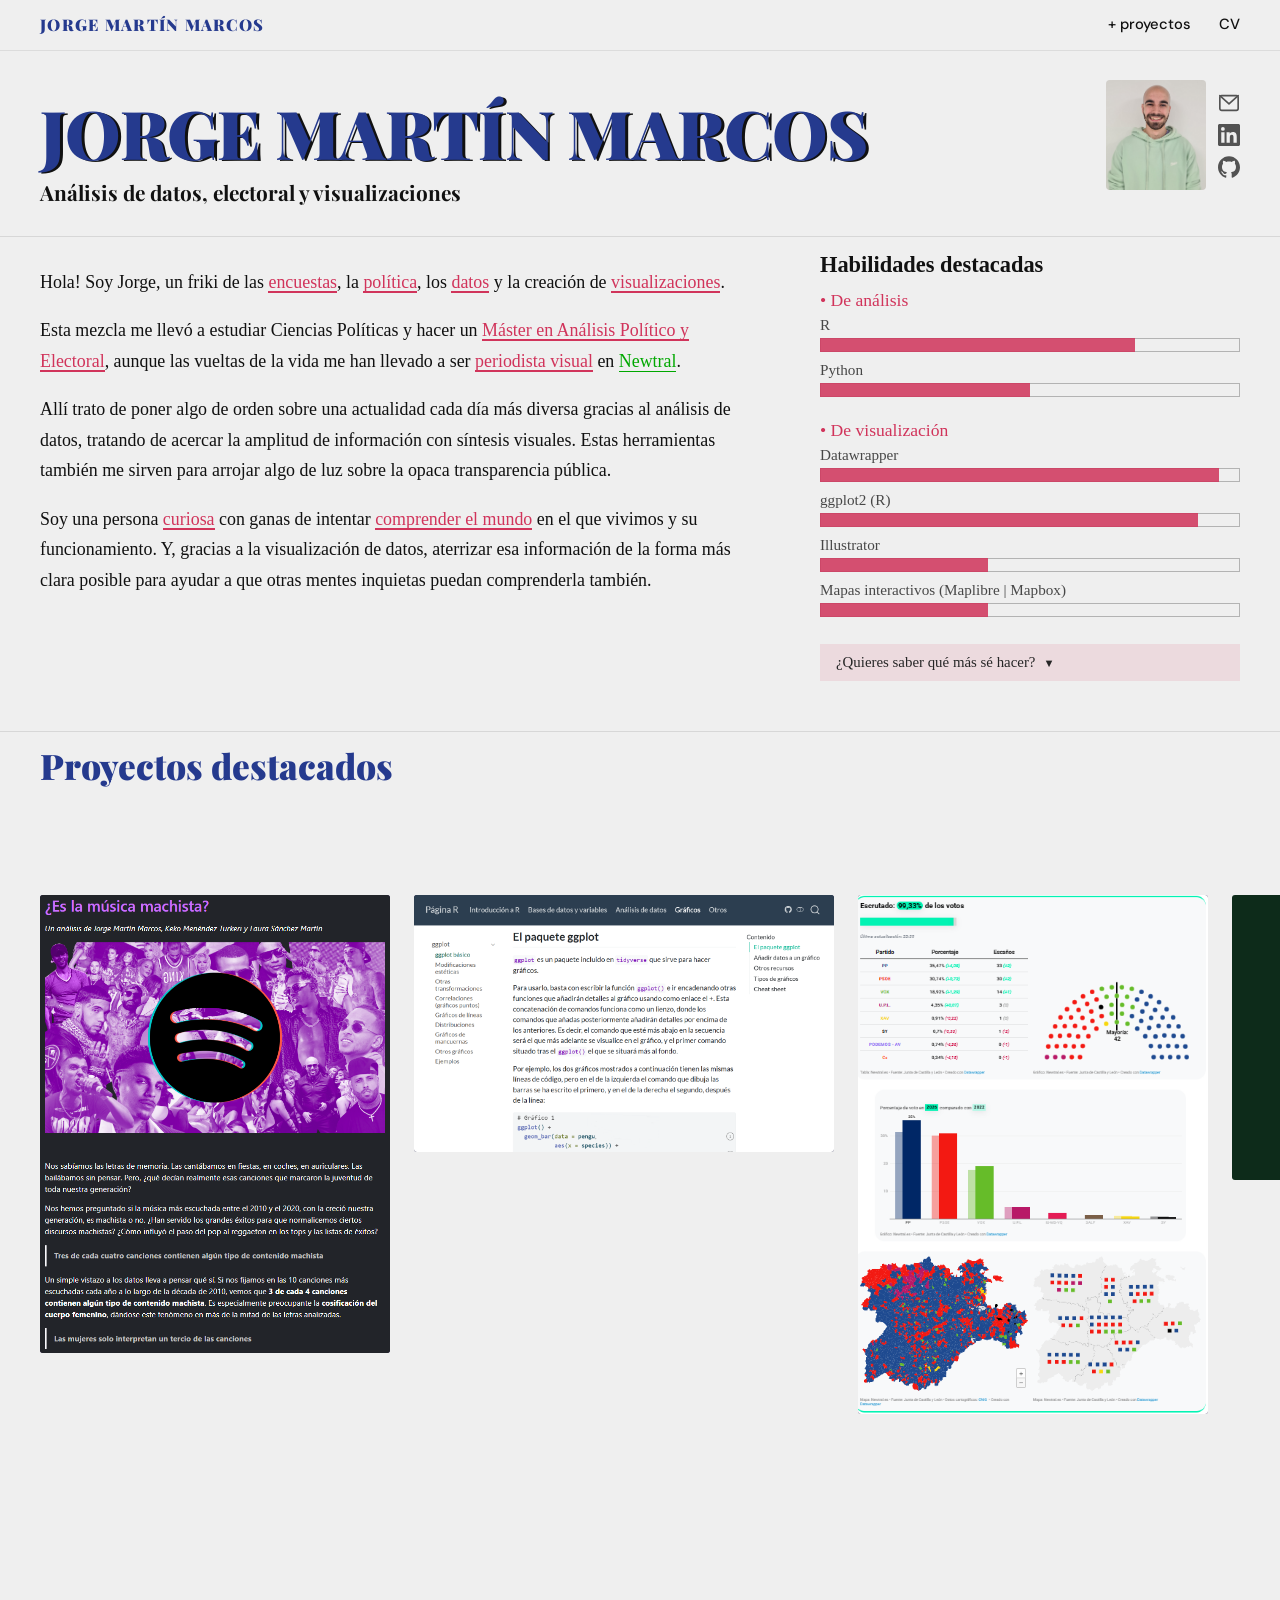
==== index.html @ 050e51fa "Versión 2" ====
<!DOCTYPE html>
<html lang="es">
<head>
  <meta charset="UTF-8" />
  <meta name="viewport" content="width=device-width, initial-scale=1.0" />
  <title>Jorge Martín Marcos · Análisis de datos, electoral y visualizaciones</title>
  <link rel="preconnect" href="https://fonts.googleapis.com">
  <link href="https://fonts.googleapis.com/css2?family=Playfair+Display:ital,wght@0,400;0,700;0,900;1,400&family=DM+Sans:wght@300;400;500&family=DM+Serif+Display:ital@0;1&display=swap" rel="stylesheet">
  <link rel="stylesheet" href="css/style.css" />
</head>
<body>

  <!-- ═══════════════════════════════════════════
       NAVBAR
  ═══════════════════════════════════════════ -->
  <nav class="navbar" id="navbar">
    <div class="nav-name">JORGE<br><span class="nav-name-full"> MARTÍN MARCOS</span><span class="nav-name-mobile">MARTÍN</span></div>    
    <div class="nav-links">
      <a href="pages/proyectos.html" class="nav-link nav-link--underline">+ proyectos</a>
      <a href="pages/cv.html" class="nav-link nav-link--underline">CV</a>
    </div>
  </nav>

  <!-- ═══════════════════════════════════════════
       HERO
  ═══════════════════════════════════════════ -->
  <header class="hero">
    <div class="hero-title-wrap">
      <h1 class="hero-title">JORGE MARTÍN MARCOS</h1>
      <p class="hero-subtitle">Análisis de datos, electoral y visualizaciones</p>
    </div>
    <div class = "hero-identity">
      <img
        src="assets/foto-mia.jpg"
        alt="Aquí estoy yo"
        class="hero-photo"
      />
      <div class="hero-social">
        <button class="social-icon social-icon--email" aria-label="Copiar email" data-email="jorgemartmarc@gmail.com">
          <svg width="22" height="22" viewBox="0 0 24 24" fill="none" stroke="currentColor" stroke-width="1.8" stroke-linecap="round" stroke-linejoin="round">
            <rect x="2" y="4" width="20" height="16" rx="2"/>
            <polyline points="2,4 12,13 22,4"/>
          </svg>
        </button>
        <!-- Toast de confirmación -->
        <div class="email-toast" id="email-toast">✓ Email copiado</div>
        <a href="https://www.linkedin.com/in/jorgemartmarc/" class="social-icon" aria-label="LinkedIn" target="_blank">
          <svg width="22" height="22" viewBox="0 0 24 24" fill="currentColor"><path d="M20.447 20.452h-3.554v-5.569c0-1.328-.027-3.037-1.852-3.037-1.853 0-2.136 1.445-2.136 2.939v5.667H9.351V9h3.414v1.561h.046c.477-.9 1.637-1.85 3.37-1.85 3.601 0 4.267 2.37 4.267 5.455v6.286zM5.337 7.433a2.062 2.062 0 01-2.063-2.065 2.064 2.064 0 112.063 2.065zm1.782 13.019H3.555V9h3.564v11.452zM22.225 0H1.771C.792 0 0 .774 0 1.729v20.542C0 23.227.792 24 1.771 24h20.451C23.2 24 24 23.227 24 22.271V1.729C24 .774 23.2 0 22.222 0h.003z"/></svg>
        </a>
        <a href="https://github.com/jorgeemm" class="social-icon" aria-label="GitHub" target="_blank">
          <svg width="22" height="22" viewBox="0 0 24 24" fill="currentColor"><path d="M12 .297c-6.63 0-12 5.373-12 12 0 5.303 3.438 9.8 8.205 11.385.6.113.82-.258.82-.577 0-.285-.01-1.04-.015-2.04-3.338.724-4.042-1.61-4.042-1.61C4.422 18.07 3.633 17.7 3.633 17.7c-1.087-.744.084-.729.084-.729 1.205.084 1.838 1.236 1.838 1.236 1.07 1.835 2.809 1.305 3.495.998.108-.776.417-1.305.76-1.605-2.665-.3-5.466-1.332-5.466-5.93 0-1.31.465-2.38 1.235-3.22-.135-.303-.54-1.523.105-3.176 0 0 1.005-.322 3.3 1.23.96-.267 1.98-.399 3-.405 1.02.006 2.04.138 3 .405 2.28-1.552 3.285-1.23 3.285-1.23.645 1.653.24 2.873.12 3.176.765.84 1.23 1.91 1.23 3.22 0 4.61-2.805 5.625-5.475 5.92.42.36.81 1.096.81 2.22 0 1.606-.015 2.896-.015 3.286 0 .315.21.69.825.57C20.565 22.092 24 17.592 24 12.297c0-6.627-5.373-12-12-12"/></svg>
        </a>
      </div>
    </div>
  </header>

  <!-- ═══════════════════════════════════════════
       SOBRE MÍ
  ═══════════════════════════════════════════ -->
  <section class="sobre-mi" id="sobre-mi">
    <div class="sobre-mi-inner">

      <!-- TEXTO BIO -->
      <div class="bio-col">
        <p class="bio-text">
          Hola! Soy Jorge, un friki de las <span class="highlight-word" data-color="#4e3fff">encuestas</span>, la <span class="highlight-word" data-color="#4e3fff">política</span>, los <span class="highlight-word" data-color="#4e3fff">datos</span> y la creación de <span class="highlight-word" data-color="#4e3fff">visualizaciones</span>.
        </p>
        <p class="bio-text">
          Esta mezcla me llevó a estudiar Ciencias Políticas y hacer un <span class="highlight-word" data-color="#4e3fff">Máster en Análisis Político y Electoral</span>, aunque las vueltas de la vida me han llevado a ser <span class="highlight-word" data-color="#4e3fff">periodista visual</span> en <a href="https://www.newtral.es/author/jorge-martin/" class="highlight-link-green" target="_blank">Newtral</a>.
        </p>
        <p class="bio-text">
          Allí trato de poner algo de orden sobre una actualidad cada día más diversa gracias al análisis de datos, tratando de acercar la amplitud de información con síntesis visuales. Estas herramientas también me sirven para arrojar algo de luz sobre la opaca transparencia pública.
        </p>
        <p class="bio-text">
          Soy una persona <span class="highlight-word" data-color="#4e3fff">curiosa</span> con ganas de intentar <span class="highlight-word" data-color="#4e3fff">comprender el mundo</span> en el que vivimos y su funcionamiento. Y, gracias a la visualización de datos, aterrizar esa información de la forma más clara posible para ayudar a que otras mentes inquietas puedan comprenderla también.
        </p>
      </div>

      <!-- HABILIDADES -->
      <div class="skills-col">
        <h2 class="skills-title">Habilidades destacadas</h2>
        <div class="skills-section-label">• De análisis</div>
        <div class="skill-item">
          <span class="skill-label">R</span>
          <div class="skill-bar-wrap">
            <div class="skill-bar-bg"></div>
            <div class="skill-bar-fill" data-level="75"></div>
          </div>
        </div>
        <div class="skill-item">
          <span class="skill-label">Python</span>
          <div class="skill-bar-wrap">
            <div class="skill-bar-bg"></div>
            <div class="skill-bar-fill" data-level="50"></div>
          </div>
        </div>

        <div class="skills-section-label" style="margin-top:14px">• De visualización</div>
        <div class="skill-item">
          <span class="skill-label">Datawrapper</span>
          <div class="skill-bar-wrap">
            <div class="skill-bar-bg"></div>
            <div class="skill-bar-fill" data-level="95"></div>
          </div>
        </div>
        <div class="skill-item">
          <span class="skill-label">ggplot2 (R)</span>
          <div class="skill-bar-wrap">
            <div class="skill-bar-bg"></div>
            <div class="skill-bar-fill" data-level="90"></div>
          </div>
        </div>
        <div class="skill-item">
          <span class="skill-label">Illustrator</span>
          <div class="skill-bar-wrap">
            <div class="skill-bar-bg"></div>
            <div class="skill-bar-fill" data-level="40"></div>
          </div>
        </div>
        <div class="skill-item">
          <span class="skill-label">Mapas interactivos (Maplibre | Mapbox)</span>
          <div class="skill-bar-wrap">
            <div class="skill-bar-bg"></div>
            <div class="skill-bar-fill" data-level="40"></div>
          </div>
        </div>

        <!-- Desplegable — al final de habilidades -->
        <div class="expandable" id="expandable" style="margin-top:18px;">
          <button class="expandable-btn" id="expandable-btn" aria-expanded="false">
            ¿Quieres saber qué más sé hacer? <span class="arrow">▼</span>
          </button>
          <div class="expandable-content" id="expandable-content">
            <ul class="extra-skills">
              <li>• QGIS / cartografía básica</li>
              <li>• Diseño de encuestas</li>
              <li>• Web scraping (con Python)</li>
              <li>• Power BI (curso IBM)</li>
              <li>• Stata</li>
              <li>• Flourish</li>
              <li>• Excel</li>
              <li>• Paquete Office</li>
              <li>• Habilidades de investigación</li>
              <li>• Redacción de textos</li>
            </ul>
          </div>
        </div>
      </div>

    </div>
  </section>

  <!-- ═══════════════════════════════════════════
       PROYECTOS DESTACADOS — scroll horizontal
  ═══════════════════════════════════════════ -->
  <section class="proyectos-section" id="proyectos-section">
    <div class="proyectos-header">
      <h2 class="proyectos-title">Proyectos destacados</h2>
    </div>

    <div class="sticky-scroll-wrapper" id="sticky-scroll-wrapper">
      <div class="sticky-scroll-inner" id="sticky-scroll-inner">
        <div class="cards-track" id="cards-track">

          <article class="card"
            data-w="350"
            style="background-color:#2d1b4e;">
            <img class="card-img" src="assets/proyectos/pagina_misoginia_musical.png" alt="Captura de la página Misoginia en la música">
            <div class="card-overlay">
              <h3 class="card-hover-title">¿Es la música machista?</h3>
              <p class="card-hover-desc">Un proyecto en el que se analizó la presencia de indicadores machistas en los príncipales éxitos musicales de la década del 2010, presentando los resultados en una página web de visualización de datos.</p>
              <a class="card-hover-link" href="https://misoginiamusical.netlify.app/" target="_blank">La página habla por sí sola →</a>
            </div>
          </article>

          <article class="card"
            data-w="420"
            style="background-color:#1a1a3e;">
            <img class="card-img" src="assets/proyectos/pagina-tutoriales-r.png" alt="Captura de Página R">
            <div class="card-overlay">
              <h3 class="card-hover-title">Web de apuntes con los básicos sobre R</h3>
              <p class="card-hover-desc">Una página en la que se incluyen explicaciones prácticas y teóricas sobre cómo usar R para la edición de datos, su análisis y su visualización.</p>
              <a class="card-hover-link" href="https://jorgeemm.github.io/Pagina_R/" target="_blank">Ir a la página →</a>
            </div>
          </article>


          <article class="card"
            data-w="350"
            style="background-color:#2d1b4e;">
            <img class="card-img" src="assets/proyectos/resultados-elecciones-cyl-26.png" alt="Captura del panel de graficos del directo de las elecciones de CyL">
            <div class="card-overlay">
              <h3 class="card-hover-title">Resultados en directo de las elecciones de Castilla y León de 2026</h3>
              <p class="card-hover-desc">Un panel con gráficos que se actualizaban automáticamente a medida que iban conociéndose nuevos avances de resultados.</p>
              <a class="card-hover-link" href="https://www.newtral.es/resultados-elecciones-castilla-leon-2026/20260315/" target="_blank">Así quedó el directo →</a>
            </div>
          </article>

          <article class="card"
            data-w="400"
            style="background-color:#0d2b1a;">
            <video class="card-img" autoplay loop muted playsinline src="assets/proyectos/viviendas-turisticas-anunciadas-licencia.mp4" alt="Captura pantalla del mapa comparación de viviendas turísticas"></video>
            <div class="card-overlay">
              <h3 class="card-hover-title">Viviendas turísticas: anunciadas vs. registradas</h3>
              <p class="card-hover-desc">Mapa con navegación libre y un breve scrollytelling para mostrar los resultados de un análisis donde se compararon el número de viviendas turísticas anunciadas en plataformas y las que contaban con una licencia para ello.</p>
              <a class="card-hover-link" href="https://www.newtral.es/viviendas-turisticas-anunciadas-licencia/20260301/" target="_blank">El mapa original →</a>
            </div>
          </article>


          <article class="card"
            data-w="300"
            style="background-color:#0d2b1a;">
            <img class="card-img" src="assets/proyectos/resumen_musical_2025.png" alt="Recorte de la infografía de resumen musical 2025">
            <div class="card-overlay">
              <h3 class="card-hover-title">Resumen musical 2025</h3>
              <p class="card-hover-desc">Una infografía que agrupa diferentes gráficos y análisis sobre qué música escuché en 2025 y cómo lo hice</p>
              <a class="card-hover-link" href="https://github.com/jorgeemm/Resumen-Musica-2025" target="_blank">Análisis en GitHub →</a>
              <a class="card-hover-link" href="#" target="_blank">Ver la infografía completa →</a>
            </div>
          </article>


          <article class="card"
            data-w="400"
            style="background-color:#1e0d2b;">
            <img class="card-img" src="assets/proyectos/accesibilidad-cercanias.jpg" alt="Portada especial accesibilidad-cercanias">
            <div class="card-overlay">
              <h3 class="card-hover-title">Cercanías, un medio poco accesible</h3>
              <p class="card-hover-desc">Un especial donde se investigó cómo de accesible para las personas con silla de ruedas es un medio de transporte público como el Cercanías.</p>
              <a class="card-hover-link" href="https://www.newtral.es/cercanias-accesible/20251229/" target="_blank">Noticia 1 →</a>
              <a class="card-hover-link" href="https://www.newtral.es/cercanias-informacion-movilidad-reducida/20251229/" target="_blank">Noticia 2→</a>
              <a class="card-hover-link" href="https://www.newtral.es/trenes-cercanias-movilidad-reducida/20251229/" target="_blank">Noticia 3 →</a>
            </div>
          </article>

          <article class="card"
            data-w="300"
            style="background-color:#1e0d2b;">
            <video class="card-img" autoplay loop muted playsinline src="assets/proyectos/aniversario-dana.mp4" alt="Captura de un fragmento del scroll de la DANA"></video>
            <div class="card-overlay">
              <h3 class="card-hover-title">Aniversario DANA</h3>
              <p class="card-hover-desc">Un especial con varios scrollytelling y otros gráficos para comprender el día de la tragedia de Valencia.</p>
              <a class="card-hover-link" href="https://www.newtral.es/cronologia-dana-aniversario/20251029/" target="_blank">Ver noticia →</a>
            </div>
          </article>

          <article class="card"
            data-w="550"
            style="background-color:#1e0d2b;">
            <img class="card-img" src="assets/proyectos/yellowline-gaza.jpg" alt="Un mapa de Gaza donde se marca la división de la Yellow Line y los edificios que quedan en cada zona">
            <div class="card-overlay">
              <h3 class="card-hover-title">Una Gaza dividia en dos</h3>
              <p class="card-hover-desc">Un artículo hecho para explicar qué es la Yellow Line que ha dividido Gaza en dos y cómo ha evolucionado la situación medio año después del "acuerdo de paz".</p>
              <a class="card-hover-link" href="https://www.newtral.es/yellow-line-gaza-seis-meses-paz/20260410/" target="_blank">Ver mapa →</a>
            </div>
          </article>


          <article class="card"
            data-w="300"
            style="background-color:#1e0d2b;">
            <img class="card-img" src="assets/proyectos/infografia_25N.png" alt="Infografía de 25N a 25N">
            <div class="card-overlay">
              <h3 class="card-hover-title">Infografía de 25N a 25N</h3>
              <p class="card-hover-desc">Una ilustración para mostrar los principales eventos machistas a lo largo de un año.</p>
              <a class="card-hover-link" href="https://www.newtral.es/datos-25n-2025/20251125/" target="_blank">Ver noticia →</a>
            </div>
          </article>

          <article class="card"
            data-w="350"
            style="background-color:#2b1a0d;">
            <img class="card-img" src="assets/proyectos/captura_informe_mucam.png" alt="Captura de una parte del informe de MUCAM">
            <div class="card-overlay">
              <h3 class="card-hover-title">Informe de participación de un intercambio de ropa</h3>
              <p class="card-hover-desc">Informe final de un intercambio de ropa llevado a cabo por una asociación universitaria de moda sostenible. Muestra las conclusiones de un análisis de datos de participación que se actualizaba en directo durante el evento, gracias a un trabajo de gestión de bases de datos </p>
              <a class="card-hover-link" href="https://mucam.netlify.app/analisis_final_2025" target="_blank">Ver informe completo →</a>
            </div>
          </article>


        </div><!-- .cards-track -->
      </div>
    </div><!-- .sticky-scroll-wrapper -->
  </section>

  <script src="js/main.js"></script>
</body>
</html>
---- css/style.css ----
:root {
  --bg: #EFEFEF;
  --black: #111111;
  --accent: #D1345B;
  --cyan: #253A8E;
  --green: #00a800;
  --gray-mid: #888;
  --card-radius: 3px;
  --transition: 0.35s cubic-bezier(.4,0,.2,1);

  --accent-subtle: color-mix(in srgb, var(--accent) 12%, transparent);
  --accent-mid:    color-mix(in srgb, var(--accent) 22%, transparent);
  --accent-faint:  color-mix(in srgb, var(--accent) 5%,  transparent);
}

*, *::before, *::after { box-sizing: border-box; margin: 0; padding: 0; }

html { scroll-behavior: smooth; }

body {
  background: var(--bg);
  color: var(--black);
  font-family: 'DM Sans', sans-serif;
  overflow-x: hidden;
}

/* ──────────────────────────────────────────
   NAVBAR
────────────────────────────────────────── */
.navbar {
  position: fixed;
  top: 0; left: 0; right: 0;
  z-index: 100;
  display: flex;
  align-items: center;
  justify-content: space-between;
  padding: 14px 40px;
  background: var(--bg);
  border-bottom: 1.5px solid rgba(0,0,0,0.08);
  backdrop-filter: blur(8px);
}

.nav-name {
  font-family: 'Playfair Display', serif;
  font-weight: 900;
  font-size: clamp(0.75rem, 1.4vw, 1rem);
  letter-spacing: 0.08em;
  line-height: 1;
  color: var(--cyan);
}

.nav-links { display: flex; gap: 28px; align-items: center; }

.nav-link {
  font-family: 'DM Sans', sans-serif;
  font-weight: 500;
  font-size: 0.92rem;
  color: var(--black);
  text-decoration: none;
  position: relative;
  padding-bottom: 2px;
}
.nav-link--underline::after {
  content: '';
  position: absolute;
  bottom: 0; left: 0;
  width: 0; height: 2px;
  background: var(--accent);
  transition: width var(--transition);
}
.nav-link--underline:hover::after { width: 100%; }

.nav-name-mobile { display: none; }
.nav-name br     { display: none; }

/* ──────────────────────────────────────────
   HERO
────────────────────────────────────────── */
.hero {
  padding: 80px 40px 30px;
  display: flex;
  align-items: flex-end;
  justify-content: space-between;
  flex-wrap: wrap;
  gap: 24px;
}

.hero-title-wrap { flex: 1; min-width: 260px; }

.hero-title {
  font-family: 'Playfair Display', serif;
  font-weight: 900;
  font-size: clamp(2rem, 5.5vw, 4.2rem);
  line-height: 1;
  letter-spacing: -0.01em;
  color: var(--cyan);
  text-shadow: 0.04em 0.02em 0 var(--black);
}

.hero-subtitle {
  margin-top: 12px;
  font-family: 'Playfair Display', serif;
  font-weight: 700;
  font-size: clamp(0.9rem, 2vw, 1.3rem);
  color: var(--black);
}

.hero-identity {
  display: flex;
  align-items: center;
  gap: 12px;
  margin-bottom: 16px;
}

.hero-social {
  display: flex;
  flex-direction: column;
  gap: 10px;
  align-items: flex-start;
}

.social-icon {
  color: var(--black);
  opacity: 0.7;
  transition: opacity 0.2s, transform 0.2s;
  display: flex;
}
.social-icon:hover { opacity: 1; transform: translateY(-2px); }

.hero-photo {
  width: 100px;
  height: 110px;
  border-radius: 4px;
  object-fit: cover;
  object-position: center top;
  display: block;
}

.social-icon--email {
  background: none;
  border: none;
  cursor: pointer;
  padding: 0;
  line-height: 0;
}

.email-toast {
  position: fixed;
  bottom: 30px;
  left: 50%;
  transform: translateX(-50%) translateY(20px);
  background: var(--black);
  color: var(--bg);
  font-family: 'DM Serif', serif;
  font-size: 0.85rem;
  padding: 8px 20px;
  border-radius: 100px;
  opacity: 0;
  pointer-events: none;
  transition: opacity 0.3s, transform 0.3s;
  z-index: 9999;
  white-space: nowrap;
}
.email-toast.show {
  opacity: 1;
  transform: translateX(-50%) translateY(0);
}

/* ──────────────────────────────────────────
   SOBRE MÍ
────────────────────────────────────────── */
.sobre-mi {
  padding: 30px 40px 50px;
  border-top: 1.5px solid rgba(0,0,0,0.1);
}
.sobre-mi-inner {
  display: grid;
  grid-template-columns: 1fr 420px;
  gap: 60px;
  max-width: 1200px;
  margin: 0 auto;
}

.bio-col { display: flex; flex-direction: column; gap: 18px; }

.bio-text {
  font-family: 'DM Serif', serif;
  font-size: clamp(0.85rem, 1.4vw, 1.15rem);
  line-height: 1.7;
  color: var(--black);
}

/* ── Highlight dinámico ── */
.highlight-word {
  color: var(--black);
  background-image: linear-gradient(var(--accent), var(--accent));
  background-size: 0% 2px;
  background-repeat: no-repeat;
  background-position: left bottom;
  transition: background-size 0.5s ease, color 0.5s ease;
  padding-bottom: 1px;
}
.highlight-word.is-visible {
  background-size: 100% 2px;
  color: var(--accent);
}

.highlight-link-green {
  color: var(--green);
  text-decoration: none;
  border-bottom: 1.5px solid var(--green);
  transition: opacity 0.2s;
}
.highlight-link-green:hover { opacity: 0.7; }

/* ── DESPLEGABLE ── */
.expandable { margin-top: 10px; }

.expandable-btn {
  display: flex;
  align-items: center;
  gap: 8px;
  width: 100%;
  background: var(--accent-subtle);
  border: none;
  padding: 10px 16px;
  cursor: pointer;
  font-family:  'DM Serif', serif;
  font-size: 0.93rem;
  color: var(--black);
  opacity: 0.9;
  text-align: left;
  transition: background 0.25s;
}
.expandable-btn:hover { background: var(--accent-mid); }
.expandable-btn .arrow { transition: transform 0.3s; font-size: 0.75em; }
.expandable-btn[aria-expanded="true"] .arrow { transform: rotate(180deg); }

.expandable-content {
  max-height: 0;
  overflow: hidden;
  transition: max-height 0.4s cubic-bezier(.4,0,.2,1);
  background: var(--accent-faint);
}
.expandable-content.open { max-height: 300px; }

.extra-skills {
  list-style: none;
  padding: 14px 18px;
  display: grid;
  grid-template-columns: 1fr 1fr;
  gap: 6px 20px;
}
.extra-skills li {
  font-family:  'DM Serif', serif;
  font-size: 0.88rem;
  color: rgba(0,0,0,0.75);
}

/* ── HABILIDADES ── */
.skills-col { display: flex; flex-direction: column; gap: 3px; }

.skills-title {
  font-family:  'DM Serif', serif;
  font-weight: 700;
  font-size: 1.4rem;
  margin-bottom: 5px;
  margin-top: -15px;
  color: var(--black);
}

.skills-section-label {
  font-family:  'DM Serif', serif;
  font-size: 1.1rem;
  font-weight: 500;
  color: var(--accent);
  margin-bottom: 2px;
  margin-top: 4px;
}

.skill-item {
  display: flex;
  flex-direction: column;
  gap: 4px;
  margin-bottom: 6px;
}
.skill-label {
  font-family:  'DM Serif', serif;
  font-size: 0.95rem;
  text-align: left;
  color: rgba(0,0,0,0.7);
}
.skill-bar-wrap { position: relative; height: 14px; }
.skill-bar-bg {
  position: absolute;
  inset: 0;
  border: 1px solid rgba(0,0,0,0.25);
}
.skill-bar-fill {
  position: absolute;
  top: 0; left: 0; bottom: 0;
  width: 0;
  background: var(--accent);
  opacity: 0.85;
  transition: width 1.2s cubic-bezier(.4,0,.2,1);
}

/* ──────────────────────────────────────────
   PROYECTOS DESTACADOS — sticky-scroll
────────────────────────────────────────── */
.proyectos-section {
  border-top: 1.5px solid rgba(0,0,0,0.1);
  padding-top: 10px;
}

.proyectos-header {
  padding: 0 40px 0px;
}

.proyectos-title {
  font-family: 'Playfair Display', serif;
  font-weight: 900;
  font-size: clamp(1.4rem, 3vw, 2.2rem);
  color: var(--cyan);
}

.sticky-scroll-wrapper {
  height: 400vh;
  position: relative;
}
.sticky-scroll-inner {
  position: sticky;
  top: 56px;
  height: calc(100vh - 56px);
  overflow: hidden;
  display: flex;
  align-items: center;
}

.cards-track {
  display: flex;
  gap: 24px;
  padding: 2px 40px 0;
  will-change: transform;
  align-items: flex-start;
}

/* ── TARJETAS ── */
.card {
  flex-shrink: 0;
  width: 380px;
  aspect-ratio: 4 / 3;
  border-radius: var(--card-radius);
  overflow: hidden;
  position: relative;
  cursor: pointer;
  transition: box-shadow 0.3s, transform 0.3s;
}
.card:hover {
  transform: translateY(-4px) scale(1.01);
}

.card-img {
  position: absolute;
  inset: 0;
  width: 100%;
  height: 100%;
  object-fit: cover;
  object-position: center;
  display: block;
  opacity: 1;
  z-index: 1;
}
.card-img[src=""], .card-img:not([src]) { opacity: 0; }

.card-placeholder-content {
  position: absolute;
  inset: 0;
  display: flex;
  align-items: center;
  justify-content: center;
  font-size: 4rem;
  opacity: 0.22;
  pointer-events: none;
  z-index: 0;
}

.card-overlay {
  position: absolute;
  inset: 0;
  background: rgba(0,0,0,0.75);
  display: flex;
  flex-direction: column;
  justify-content: flex-end;
  padding: 22px;
  opacity: 0;
  transform: translateY(12px);
  transition: opacity 0.3s, transform 0.3s;
  border-radius: var(--card-radius);
  z-index: 2;
}
.card:hover .card-overlay {
  opacity: 1;
  transform: translateY(0);
}
.card-hover-title {
  color: #fff;
  font-family: 'Playfair Display', serif;
  font-size: 1.05rem;
  font-weight: 700;
  margin-bottom: 6px;
}
.card-hover-desc {
  color: rgba(255,255,255,0.82);
  font-family: 'DM Sans', sans-serif;
  font-size: 0.83rem;
  line-height: 1.5;
  margin-bottom: 14px;
}
.card-hover-link {
  display: inline-block;
  color: var(--accent);
  font-family: 'DM Sans', sans-serif;
  font-size: 0.85rem;
  font-weight: 500;
  text-decoration: none;
  border-bottom: 1px solid var(--accent);
  padding-bottom: 2px;
  align-self: flex-start;
  transition: opacity 0.2s;
}
.card-hover-link:hover { opacity: 0.75; }

/* ──────────────────────────────────────────
   RESPONSIVE
────────────────────────────────────────── */
@media (max-width: 900px) {
  .navbar { padding: 12px 20px; }
  .nav-link { font-size: 0.75rem; }
  .nav-name-full   { display: none; }
  .nav-name br     { display: block; }
  .nav-name-mobile { display: inline; }

  .hero { padding: 90px 20px 30px; flex-direction: column; align-items: flex-start; }
  .sobre-mi { padding: 40px 20px 50px; }
  .sobre-mi-inner {
    grid-template-columns: 1fr;
    gap: 40px;
  }
  .bio-col { order: 1; }
  .skills-col { order: 2; }

  .proyectos-header { padding: 0 20px 20px; }

  .sticky-scroll-wrapper { height: auto !important; }
  .sticky-scroll-inner {
    position: relative !important;
    top: auto !important;
    height: auto !important;
    overflow-x: scroll;
    overflow-y: visible;
    -webkit-overflow-scrolling: touch;
    scrollbar-width: none;
    padding-bottom: 20px;
  }
  .sticky-scroll-inner::-webkit-scrollbar { display: none; }
  .cards-track {
    transform: none !important;
    width: max-content;
    padding: 10px 20px 10px;
  }
  .card {
    width: clamp(200px, 82vw, 340px);
  }
}

@media (max-width: 480px) {
  .hero-title { font-size: 1.8rem; }
  .extra-skills { grid-template-columns: 1fr; }
}
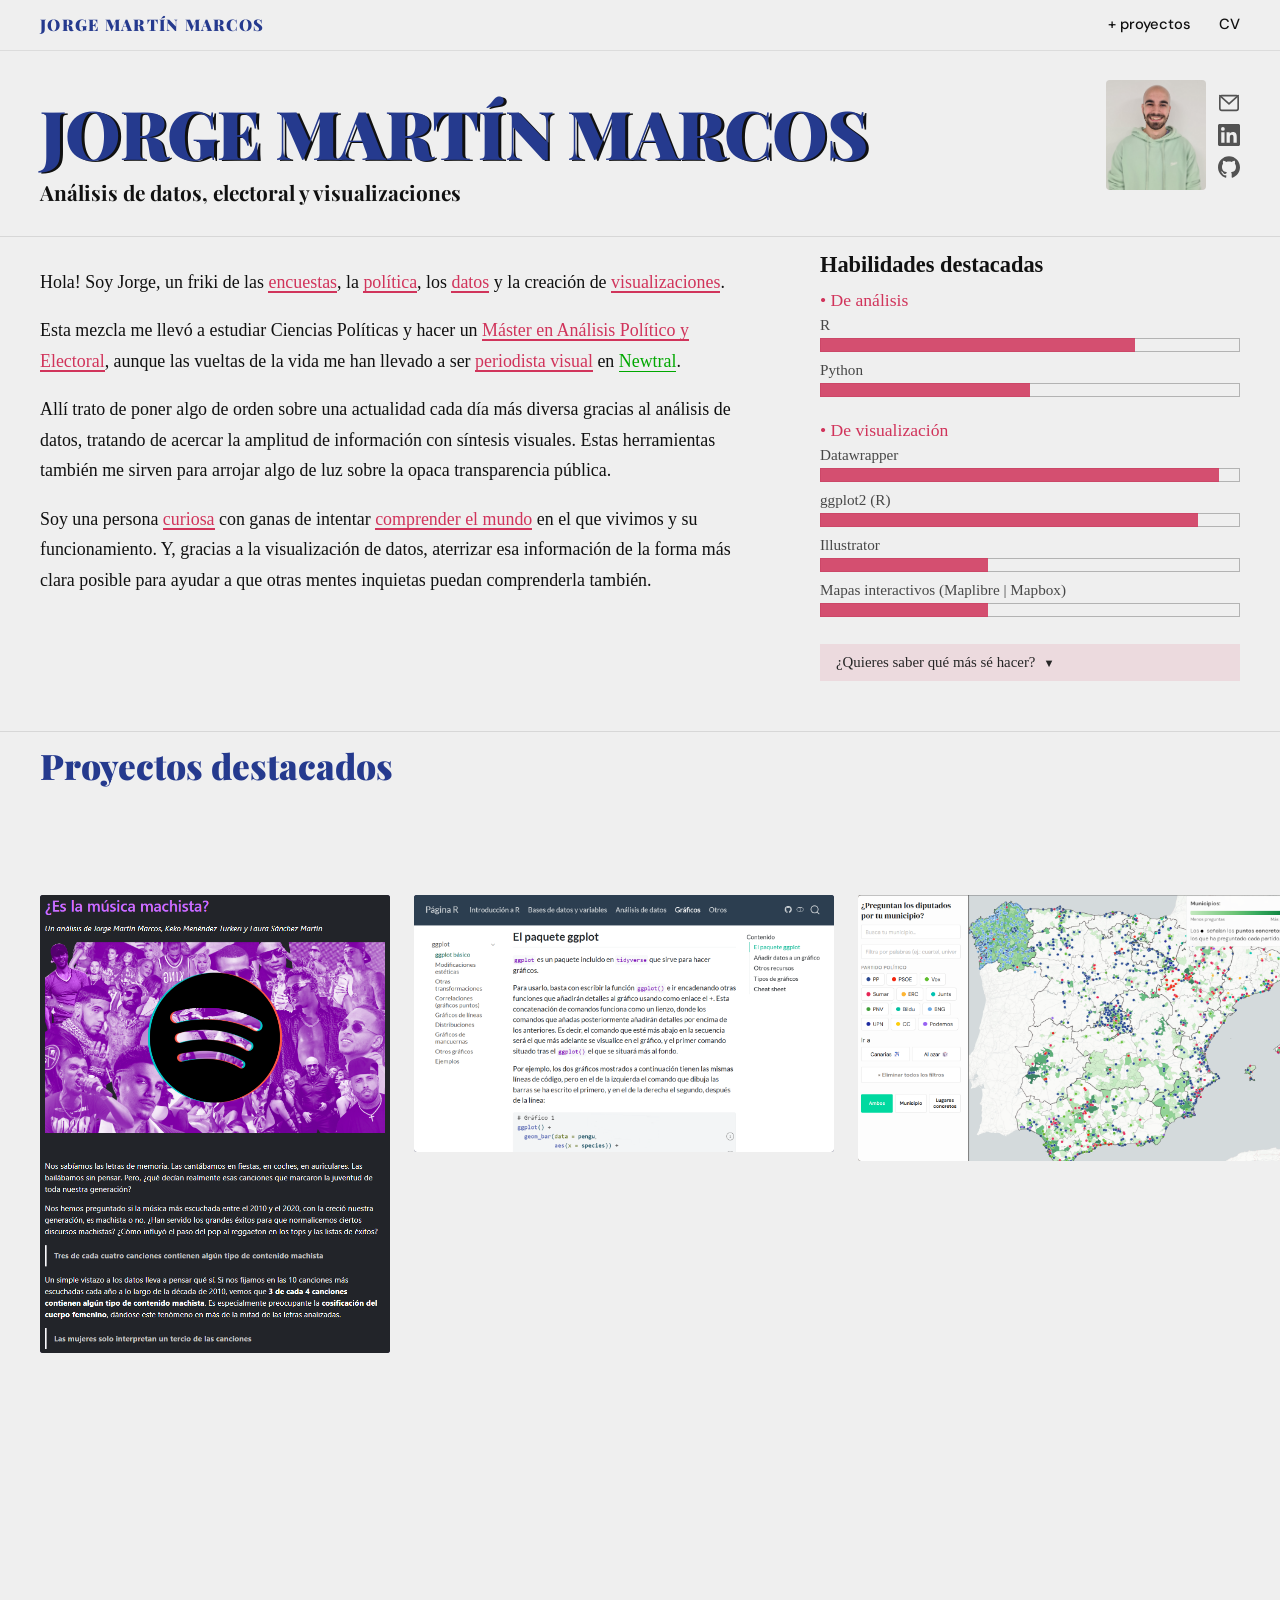
==== commit 608830b9: "Actualización 13/06/26 También se ha solucionado un bug en main.js que hacia que el ancho de los víd" ====
--- a/index.html
+++ b/index.html
@@ -16,8 +16,8 @@
   <nav class="navbar" id="navbar">
     <div class="nav-name">JORGE<br><span class="nav-name-full"> MARTÍN MARCOS</span><span class="nav-name-mobile">MARTÍN</span></div>    
     <div class="nav-links">
-      <a href="pages/proyectos.html" class="nav-link nav-link--underline">+ proyectos</a>
-      <a href="pages/cv.html" class="nav-link nav-link--underline">CV</a>
+      <a href="proyectos.html" class="nav-link nav-link--underline">+ proyectos</a>
+      <a href="cv.html" class="nav-link nav-link--underline">CV</a>
     </div>
   </nav>
 
@@ -183,7 +183,19 @@
               <a class="card-hover-link" href="https://jorgeemm.github.io/Pagina_R/" target="_blank">Ir a la página →</a>
             </div>
           </article>
-
+          
+          <article class="card"
+            data-w="450"
+            style="background-color:#2b1a0d;">
+            <img class="card-img" src="assets/proyectos/mapa-preguntas-diputados-congreso.png" alt="Captura de un mapa dodne se ven puntos sobre los que han preguntado los diputados">
+            <div class="card-overlay">
+              <h3 class="card-hover-title">Análisis: ¿sobre qué preguntan los diputados al Gobierno?</h3>
+              <p class="card-hover-desc">Un especial en el que se analizan las preguntas que los diputados han hecho al Gobierno. Son tres piezas, un análisis con las principales conclusiones, un mapa para buscar los municipios sobre los que han preguntado y un juego para poner a prueba la intuición política.</p>
+              <a class="card-hover-link" href="https://www.newtral.es/mapa-preguntas-diputados-congreso/20260606/" target="_blank">Mapa →</a>
+              <a class="card-hover-link" href="https://www.newtral.es/preguntas-diputados-congreso-gobierno/20260506/" target="_blank">Análisis →</a>
+              <a class="card-hover-link" href="https://www.newtral.es/preguntas-congreso-juego/20260525/" target="_blank">Juego →</a>
+            </div>
+          </article>
 
           <article class="card"
             data-w="350"
@@ -203,7 +215,7 @@
             <div class="card-overlay">
               <h3 class="card-hover-title">Viviendas turísticas: anunciadas vs. registradas</h3>
               <p class="card-hover-desc">Mapa con navegación libre y un breve scrollytelling para mostrar los resultados de un análisis donde se compararon el número de viviendas turísticas anunciadas en plataformas y las que contaban con una licencia para ello.</p>
-              <a class="card-hover-link" href="https://www.newtral.es/viviendas-turisticas-anunciadas-licencia/20260301/" target="_blank">El mapa original →</a>
+              <a class="card-hover-link" href="https://www.newtral.es/viviendas-turisticas-anunciadas-licencia/20260308/" target="_blank">El mapa original →</a>
             </div>
           </article>
 
@@ -216,7 +228,6 @@
               <h3 class="card-hover-title">Resumen musical 2025</h3>
               <p class="card-hover-desc">Una infografía que agrupa diferentes gráficos y análisis sobre qué música escuché en 2025 y cómo lo hice</p>
               <a class="card-hover-link" href="https://github.com/jorgeemm/Resumen-Musica-2025" target="_blank">Análisis en GitHub →</a>
-              <a class="card-hover-link" href="#" target="_blank">Ver la infografía completa →</a>
             </div>
           </article>
 
@@ -234,17 +245,7 @@
             </div>
           </article>
 
-          <article class="card"
-            data-w="300"
-            style="background-color:#1e0d2b;">
-            <video class="card-img" autoplay loop muted playsinline src="assets/proyectos/aniversario-dana.mp4" alt="Captura de un fragmento del scroll de la DANA"></video>
-            <div class="card-overlay">
-              <h3 class="card-hover-title">Aniversario DANA</h3>
-              <p class="card-hover-desc">Un especial con varios scrollytelling y otros gráficos para comprender el día de la tragedia de Valencia.</p>
-              <a class="card-hover-link" href="https://www.newtral.es/cronologia-dana-aniversario/20251029/" target="_blank">Ver noticia →</a>
-            </div>
-          </article>
-
+          
           <article class="card"
             data-w="550"
             style="background-color:#1e0d2b;">
@@ -256,6 +257,17 @@
             </div>
           </article>
 
+          <article class="card"
+            data-w="500"
+            style="background-color:#0d2b1a;">
+            <video class="card-img" autoplay loop muted playsinline src="assets/proyectos/rutas-migratorias-mortales.mp4" alt="Captura de un fragmento del scroll sobre rutas migratorias"></video>
+            <div class="card-overlay">
+              <h3 class="card-hover-title">Las rutas migratorias más mortales</h3>
+              <p class="card-hover-desc">Especial con un scrollytelling para ilustrar los peligros a los que se enfrentan los migrantes en sus trayectos.</p>
+              <a class="card-hover-link" href="https://www.newtral.es/rutas-migratorias-mortales/20260522/" target="_blank">La historia completa →</a>
+            </div>
+          </article>
+          
 
           <article class="card"
             data-w="300"
@@ -278,6 +290,13 @@
               <a class="card-hover-link" href="https://mucam.netlify.app/analisis_final_2025" target="_blank">Ver informe completo →</a>
             </div>
           </article>
+
+          <a class="card card--ver-mas" href="proyectos.html" data-w="280">
+            <div class="ver-mas-content">
+              <span class="ver-mas-text">+ proyectos</span>
+              <span class="ver-mas-arrow">→</span>
+            </div>
+          </a>
 
 
         </div><!-- .cards-track -->
--- a/css/style.css
+++ b/css/style.css
@@ -430,6 +430,39 @@
   transition: opacity 0.2s;
 }
 .card-hover-link:hover { opacity: 0.75; }
+
+/* ── Botón de "Ver + proyectos" ── */
+
+.card--ver-mas {
+  display: flex;
+  align-items: center;
+  justify-content: center;
+  background: var(--accent-subtle);
+  text-decoration: none;
+  aspect-ratio: 3 / 1.7;
+}
+.card--ver-mas:hover {
+  background: var(--accent-mid);
+  transform: translateY(-4px) scale(1.01);
+}
+.ver-mas-content {
+  display: flex;
+  flex-direction: column;
+  align-items: center;
+  gap: 10px;
+}
+.ver-mas-text {
+  font-family: 'Playfair Display', serif;
+  font-weight: 700;
+  font-size: 1.4rem;
+  color: #000;
+}
+.ver-mas-arrow {
+  font-size: 1.9rem;
+  color: var(--accent);
+  transition: transform 0.3s;
+}
+.card--ver-mas:hover .ver-mas-arrow { transform: translateX(6px); }
 
 /* ──────────────────────────────────────────
    RESPONSIVE
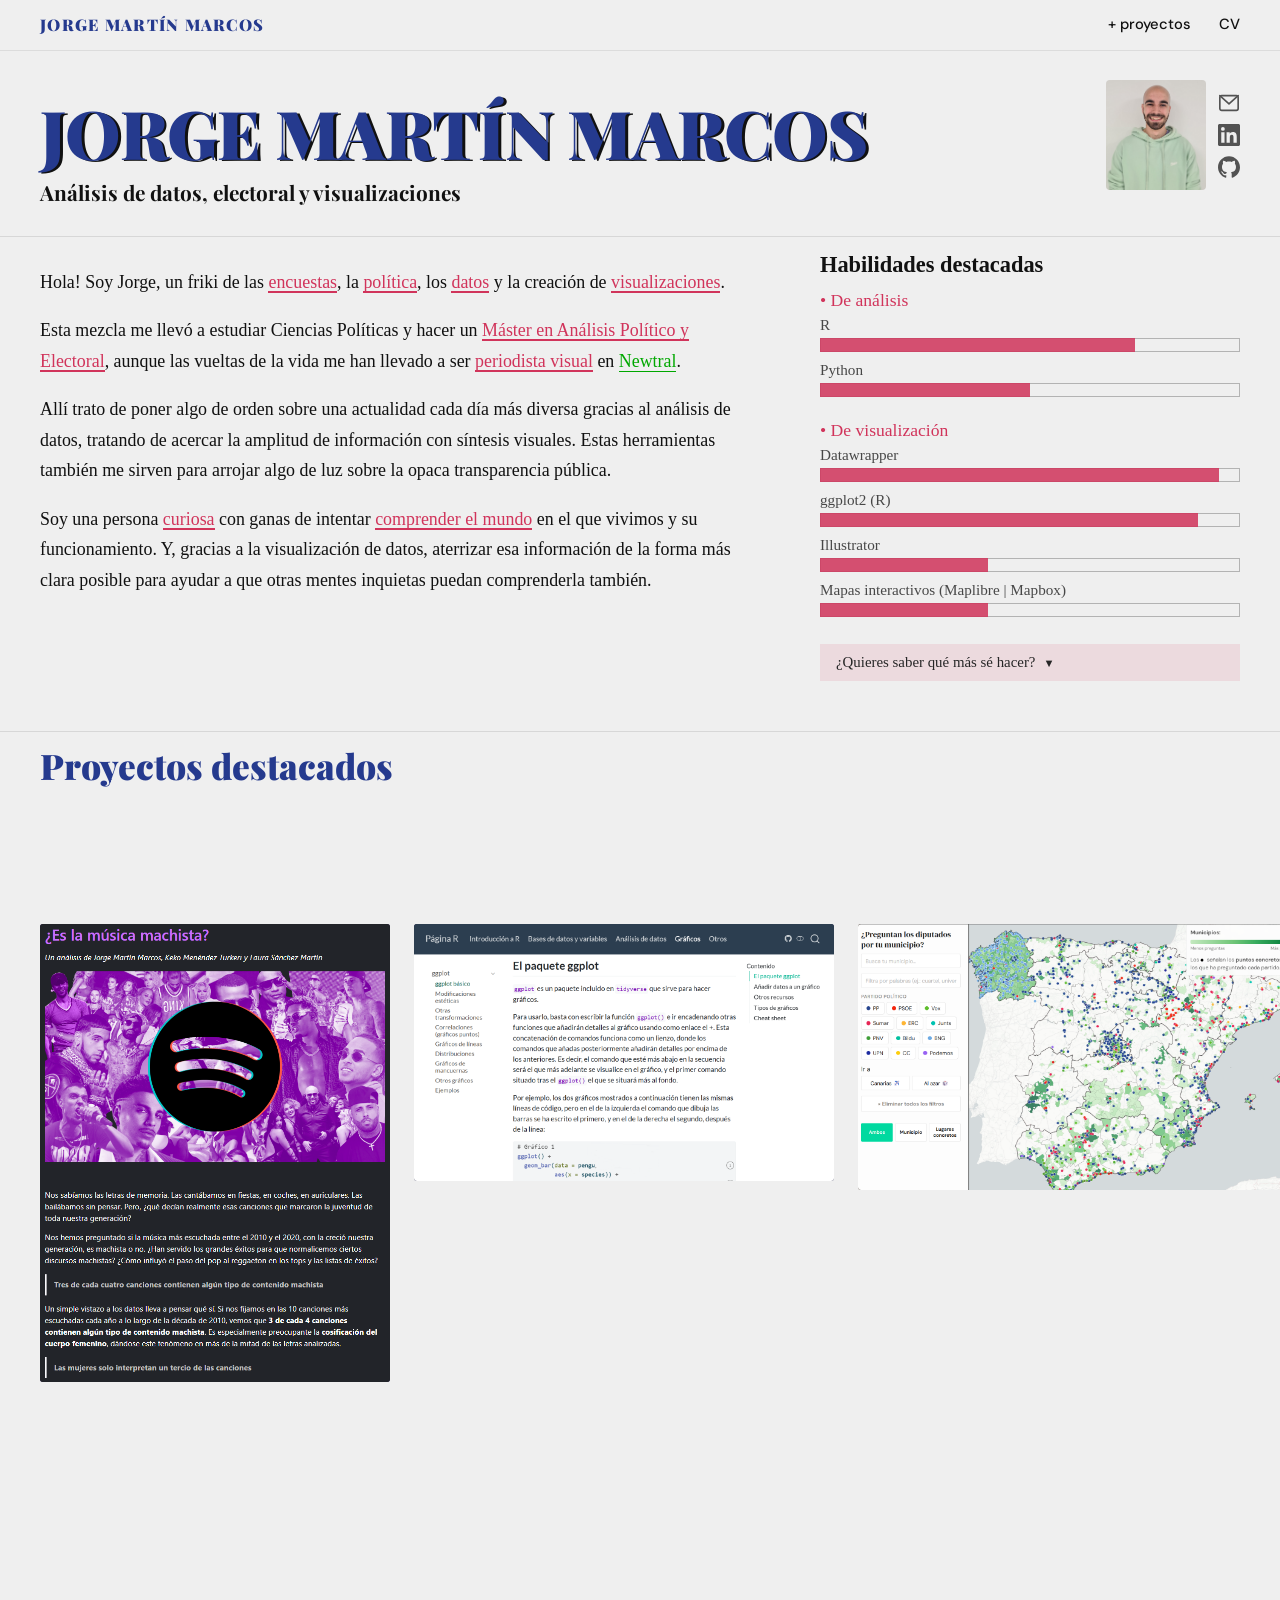
==== commit 49e598a2: "Menor altura resumen musical Como era tan largo, se cortaban el resto de proyectos destacados en la " ====
--- a/index.html
+++ b/index.html
@@ -221,7 +221,7 @@
 
 
           <article class="card"
-            data-w="300"
+            data-w="270"
             style="background-color:#0d2b1a;">
             <img class="card-img" src="assets/proyectos/resumen_musical_2025.png" alt="Recorte de la infografía de resumen musical 2025">
             <div class="card-overlay">
